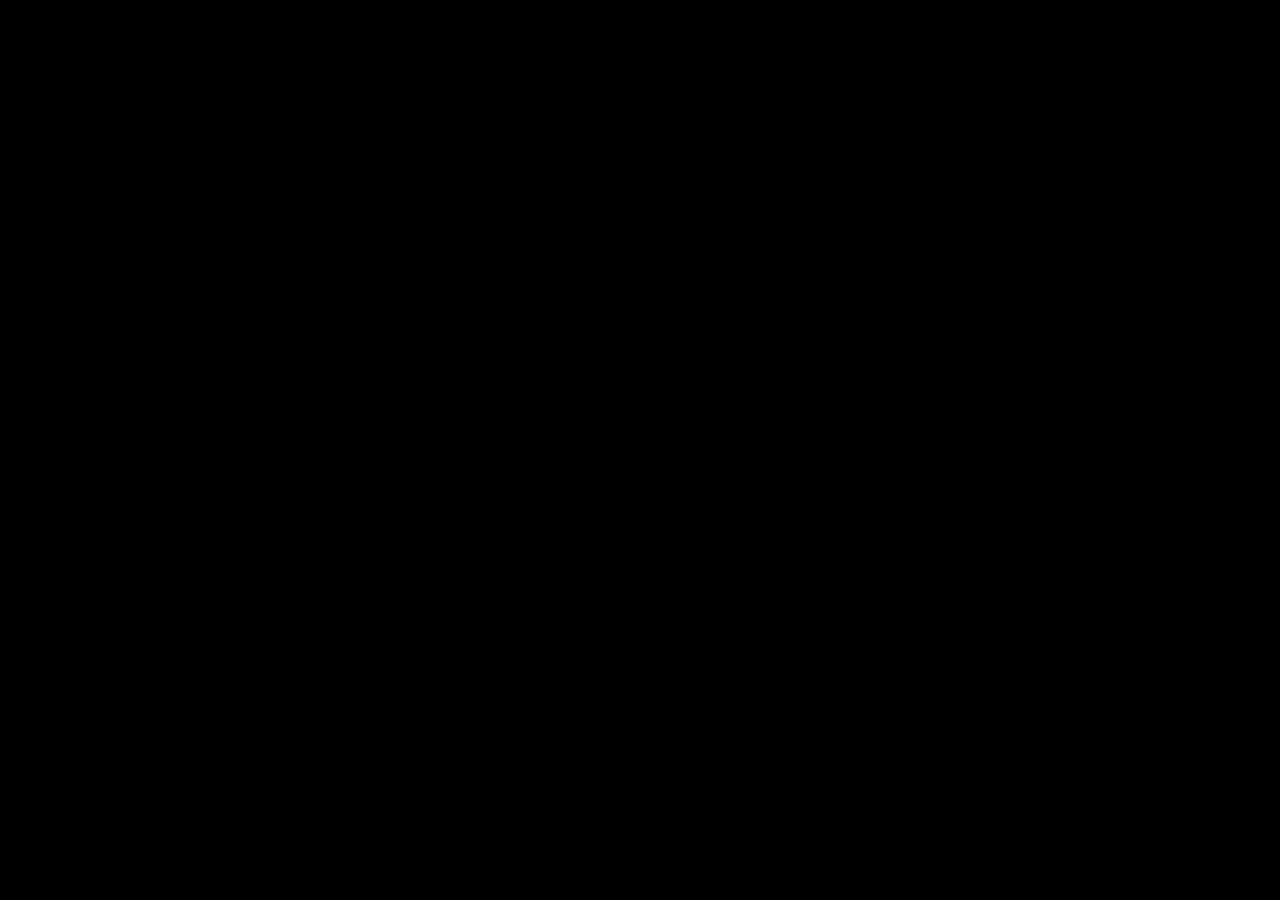
==== limbo.html @ af496d49 "Initial commit" ====
<!DOCTYPE html> <html lang="en"> 

<head><title>test</title>

<meta http-equiv="Content-Type" content="text/html; charset=utf-8" />

<link href="css/style.css" rel="stylesheet" />
<link href="css/reset.css" rel="stylesheet"  />
<script src="js/jquery.js"></script>
<script src="js/javascript.js"></script>
</head><body>
	<div class="wrapper">
		<div class="div" id="No.1">
			Hey<br>
			hey<br>
			Hey<br>
			hey<br>
			Hey<br>
			hey<br>
			Hey<br>
			hey<br>
			<!--<img src="strips/1-1.jpg">-->
		</div>
		<!--<div class="strip2" id="No.2">
			<img src="strips/1-2.jpg">
		</div>
		<div class="strip3" id="No.3">
			<img src="strips/1-3.jpg">
		</div>-->
	</div>

</body></html>
---- css/style.css ----
html,
body {
    /*margin: 0;
    height: 100%;*/
    background-color:black;
    cursor: none;

}
/*hide scroll bar*/
body::-webkit-scrollbar { width: 0 !important; height: 0 !important; }
@font-face{
    font-family: Redaction;
    src:url(Redaction10Bold-w1gB6.otf);
    
}
img{
    width: 30vw;
    cursor: none;
}
.gradient{
    position: sticky;
    background: linear-gradient(to bottom, rgba(0, 0, 0, 1), rgba(0, 0, 0, 0));
    top: 0;
    z-index: 3;
    height: 10vh;
}
.show{
    background-color: black;
    width: 100%;
    height: 100%;
    color: white;
    font-family: "Redaction";
    font-size: 30vw;
    position: fixed;
    z-index: 3;
    bottom: 0;
    right: 0;
    left: 0;
    top: 0;

}
.strip{
    overflow: auto;
    position: absolute;
    top: 0;
    z-index: -1;
}
#stuff{
    Width: 100%;
    height: 100%;
    background-color: black;
    position: absolute;
    z-index: 1;
    left: 0%;
}
.awaytextthings{
    color: white;
    text-align: center;
    font-family: "Redaction";
    font-size: 10vh;
    margin: auto;
    padding: 25vh;
}
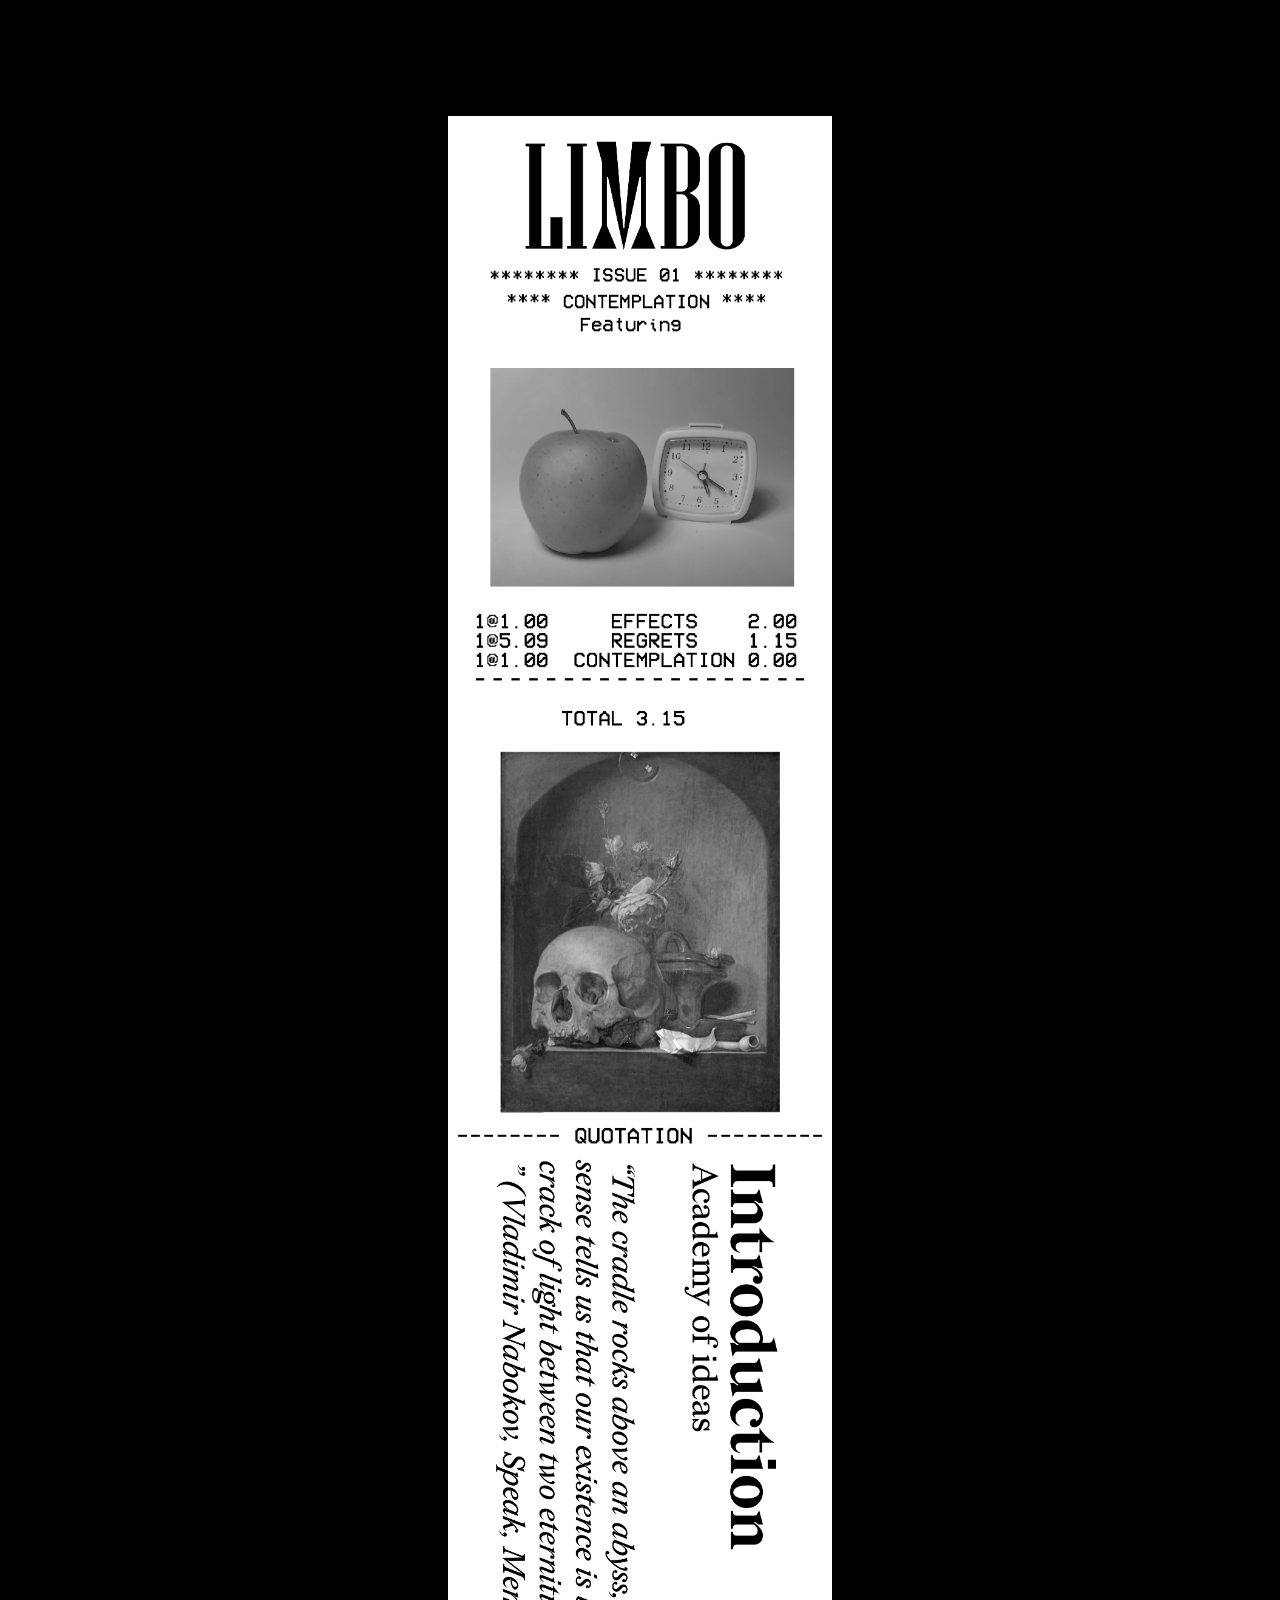
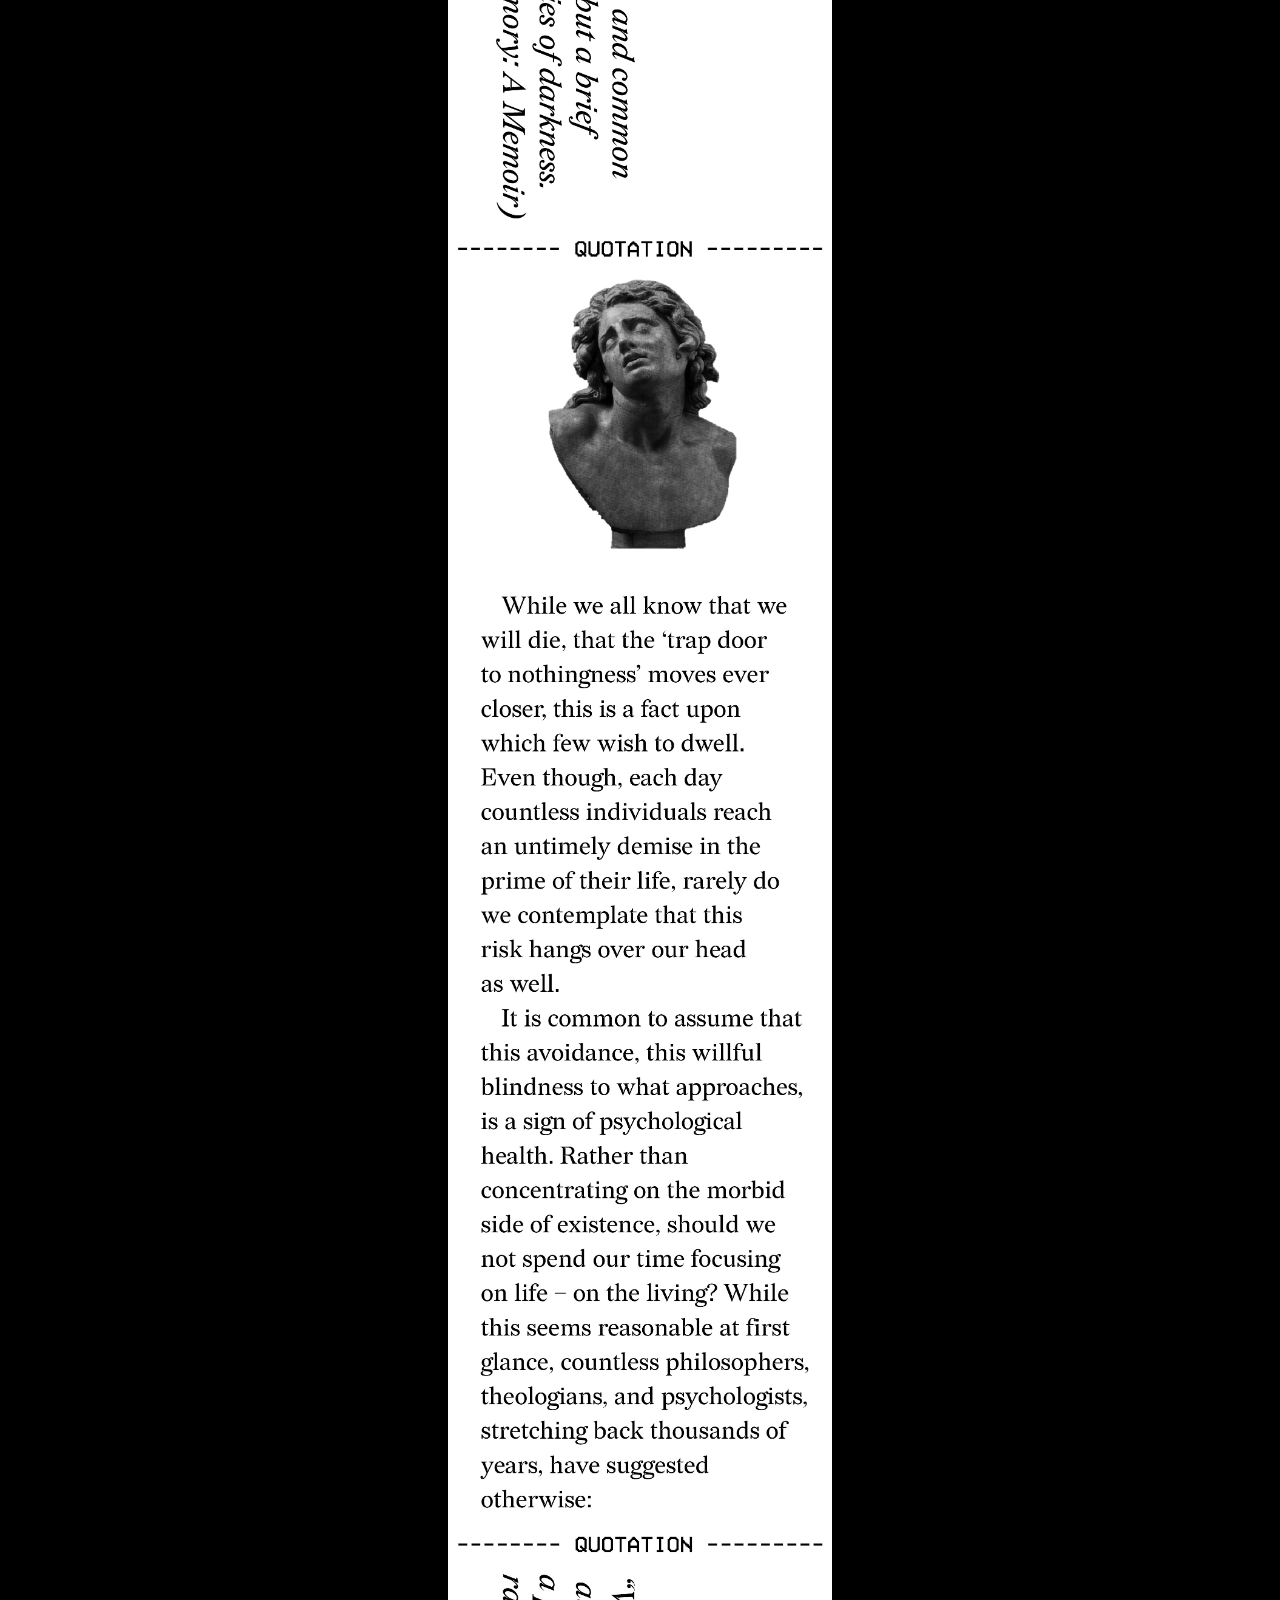
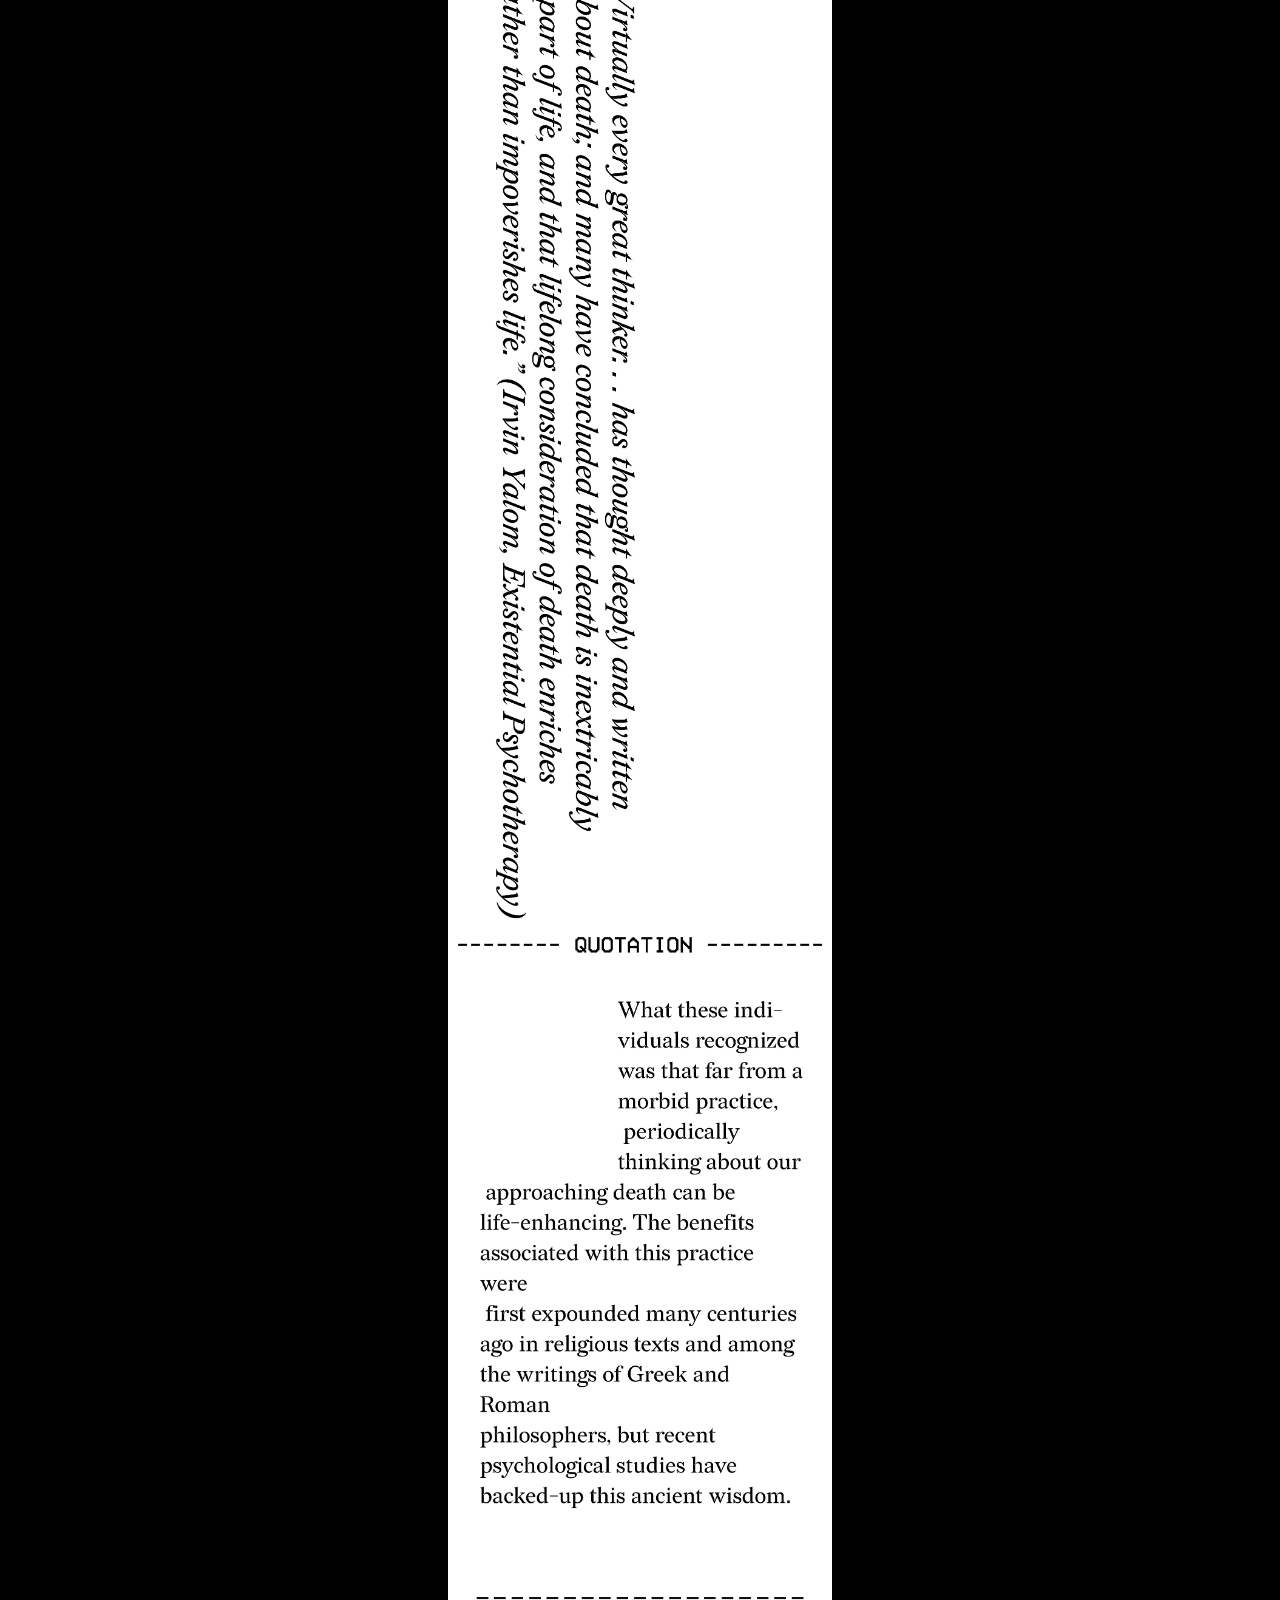
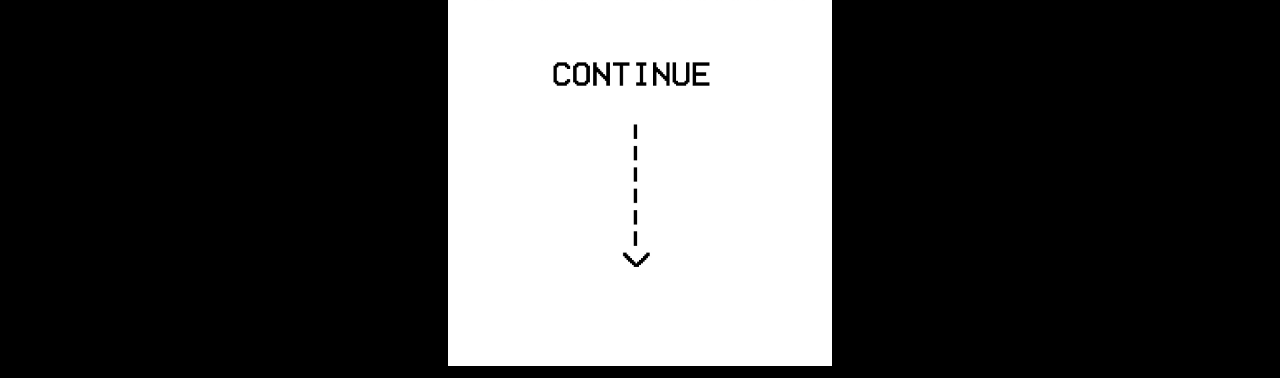
==== commit 44c289f6: "Changed Title" ====
--- a/limbo.html
+++ b/limbo.html
@@ -1,32 +1,94 @@
-<!DOCTYPE html> <html lang="en"> 
+<!DOCTYPE HTML>
+<html>
+  
+<head>
+    <title>
+      Limbo
+    </title>
+    <link href="css/style.css" rel="stylesheet"  />
+</head>
+<script src=
+"https://ajax.googleapis.com/ajax/libs/jquery/3.4.0/jquery.min.js">
+</script>
+<script src="js/jquery.autoscroll.js"></script>
+<script src="js/jquery.pause.min.js"></script>
 
-<head><title>test</title>
 
-<meta http-equiv="Content-Type" content="text/html; charset=utf-8" />
+  
+<body style="text-align:center;" 
+      id="body">
+      <div id="wrapper">
+      <div class="gradient"></div>
+      <<div style="display:none" id="stuff"><div class="awaytextthings">Take a step back. <br> Breathe in.<br>You're very much alive.</div></div>
+      <!--<div class="show"> Rotate </div>-->
+    <div id="div0">
+       <img src="strips/i1.jpg">
+    </div>
+</div>
+    <script>
+        var counter = 1;
+        var idnumber = 0
+        var nextstrip = "<img src='strips/1-2.jpg'>"
+        var element = document.getElementById('div'+idnumber);
+        var timeout;
+        var stuff = document.getElementById("stuff");
+        var limbo = document.getElementById("div0");
+       
 
-<link href="css/style.css" rel="stylesheet" />
-<link href="css/reset.css" rel="stylesheet"  />
-<script src="js/jquery.js"></script>
-<script src="js/javascript.js"></script>
-</head><body>
-	<div class="wrapper">
-		<div class="div" id="No.1">
-			Hey<br>
-			hey<br>
-			Hey<br>
-			hey<br>
-			Hey<br>
-			hey<br>
-			Hey<br>
-			hey<br>
-			<!--<img src="strips/1-1.jpg">-->
-		</div>
-		<!--<div class="strip2" id="No.2">
-			<img src="strips/1-2.jpg">
-		</div>
-		<div class="strip3" id="No.3">
-			<img src="strips/1-3.jpg">
-		</div>-->
-	</div>
+      /* document.addEventListener("mousemove", function(e) {
+         $(element).css("display","none");
+         $(limbo).fadeIn();
+        clearTimeout(timeout);
+        timeout = setTimeout(function() {
+         $(stuff).fadeIn(2000);
+         $(limbo).fadeOut();
+        }, 3000);
 
-</body></html>+        });*/
+
+
+        $(".show").hide();
+        $(window).on('scroll', function() {
+            var nextnextstrip = "<div id='div" + idnumber + "''><img src = 'strips/i" + (counter) +".jpg'></div>";
+            if ($(window).scrollTop() >= $(element).offset().top + $(element).outerHeight() - window.innerHeight) {
+                /*$(".show").show(2000);*/
+                $()
+                counter++;
+                idnumber++;
+                
+                /*alert('You reached the end of the DIV');*/
+            }
+             
+       
+            if (counter <= 1){
+                counter++;
+            }
+            else if (counter < 23) {
+                $(element).append(nextnextstrip);
+                counter++;
+                idnumber++;
+                $("html, body").animate({ scrollTop: $(element).height() }, 50000);
+
+            }
+
+           else {
+                return false;
+            }
+         
+        $(window).resize(function(){
+            $(".show").hide();
+        })
+         $("html, body" + nextnextstrip).queue(function(){animate({ scrollTop: $(document).height() }, 500000);});
+        });
+      
+
+
+      
+
+     
+
+
+    </script>
+</body>
+  
+</html>